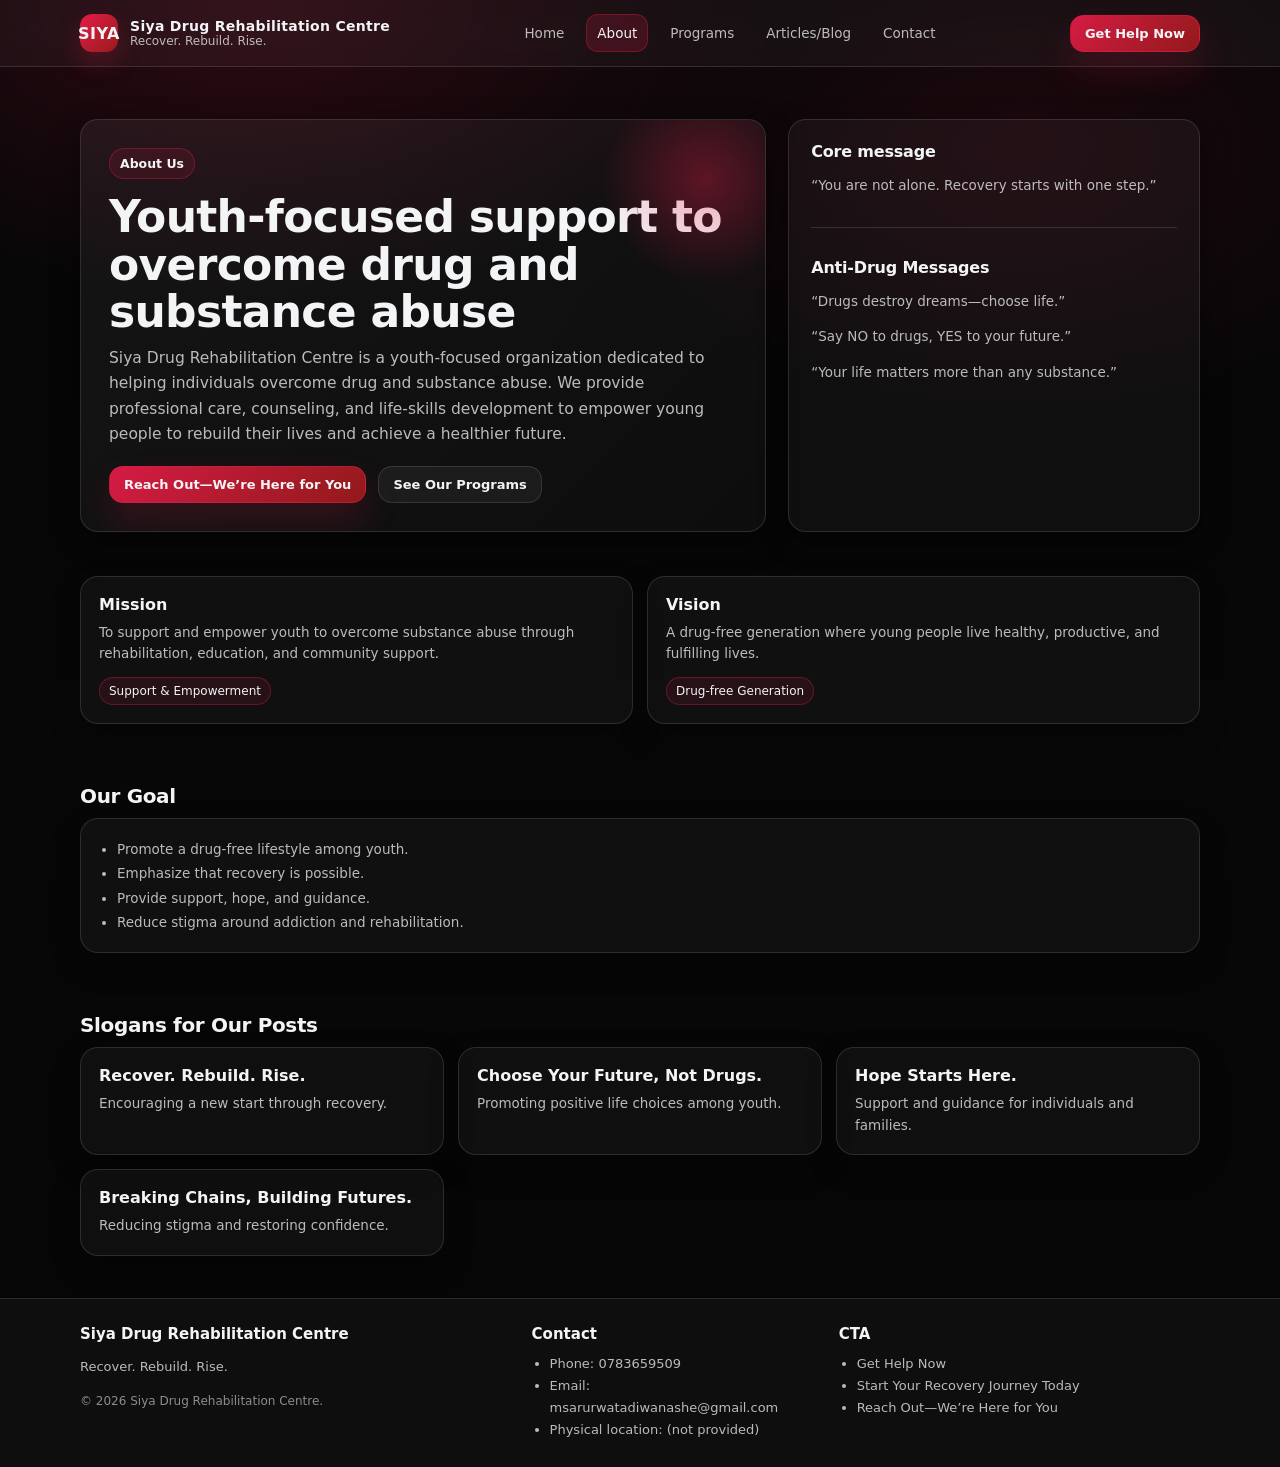
==== about.html @ 54c01279 "Add files via upload" ====
<!doctype html>
<html lang="en">
<head>
  <meta charset="utf-8" />
  <meta name="viewport" content="width=device-width, initial-scale=1" />
  <title>About Us | Siya Drug Rehabilitation Centre</title>
  <meta name="description" content="About Siya Drug Rehabilitation Centre: youth-focused support for overcoming drug and substance abuse through rehabilitation, education, and community support." />
  <link rel="stylesheet" href="assets/css/styles.css" />
</head>

<body>
  <a class="skip-link" href="#main">Skip to content</a>

  <header class="topbar">
    <div class="container nav">
      <a class="brand" href="index.html" aria-label="Go to homepage">
        <div class="brand-badge">SIYA</div>
        <div>
          <h1>Siya Drug Rehabilitation Centre</h1>
          <p>Recover. Rebuild. Rise.</p>
        </div>
      </a>

      <nav class="menu" aria-label="Primary navigation">
        <a href="index.html">Home</a>
        <a href="about.html">About</a>
        <a href="services.html">Programs</a>
        <a href="courses.html">Articles/Blog</a>
        <a href="contact.html">Contact</a>
      </nav>

      <div class="nav-actions">
        <a class="btn btn-primary" href="contact.html">Get Help Now</a>
      </div>
    </div>
  </header>

  <main id="main">
    <section class="hero">
      <div class="container hero-grid">
        <div class="hero-card">
          <div class="kicker">About Us</div>
          <h2>Youth-focused support to overcome drug and substance abuse</h2>
          <p>
            Siya Drug Rehabilitation Centre is a youth-focused organization dedicated to helping individuals overcome drug and substance abuse.
            We provide professional care, counseling, and life-skills development to empower young people to rebuild their lives and achieve a healthier future.
          </p>

          <div class="hero-actions">
            <a class="btn btn-primary" href="contact.html">Reach Out—We’re Here for You</a>
            <a class="btn" href="services.html">See Our Programs</a>
          </div>
        </div>

        <aside class="side-card">
          <h3>Core message</h3>
          <p class="lead">“You are not alone. Recovery starts with one step.”</p>

          <div class="hr"></div>

          <h3>Anti-Drug Messages</h3>
          <p>“Drugs destroy dreams—choose life.”</p>
          <p>“Say NO to drugs, YES to your future.”</p>
          <p>“Your life matters more than any substance.”</p>
        </aside>
      </div>
    </section>

    <section class="section">
      <div class="container split">
        <div class="card">
          <h4>Mission</h4>
          <p>
            To support and empower youth to overcome substance abuse through rehabilitation, education, and community support.
          </p>
          <span class="pill">Support & Empowerment</span>
        </div>

        <div class="card">
          <h4>Vision</h4>
          <p>
            A drug-free generation where young people live healthy, productive, and fulfilling lives.
          </p>
          <span class="pill">Drug-free Generation</span>
        </div>
      </div>
    </section>

    <section class="section">
      <div class="container">
        <h3>Our Goal</h3>
        <div class="card">
          <ul class="list">
            <li>Promote a drug-free lifestyle among youth.</li>
            <li>Emphasize that recovery is possible.</li>
            <li>Provide support, hope, and guidance.</li>
            <li>Reduce stigma around addiction and rehabilitation.</li>
          </ul>
        </div>
      </div>
    </section>

    <section class="section">
      <div class="container">
        <h3>Slogans for Our Posts</h3>
        <div class="grid">
          <div class="card"><h4>Recover. Rebuild. Rise.</h4><p>Encouraging a new start through recovery.</p></div>
          <div class="card"><h4>Choose Your Future, Not Drugs.</h4><p>Promoting positive life choices among youth.</p></div>
          <div class="card"><h4>Hope Starts Here.</h4><p>Support and guidance for individuals and families.</p></div>
          <div class="card"><h4>Breaking Chains, Building Futures.</h4><p>Reducing stigma and restoring confidence.</p></div>
        </div>
      </div>
    </section>
  </main>

  <footer class="footer">
    <div class="container footer-grid">
      <div>
        <h4>Siya Drug Rehabilitation Centre</h4>
        <p>Recover. Rebuild. Rise.</p>
        <p class="tiny">© <span id="year"></span> Siya Drug Rehabilitation Centre.</p>
      </div>

      <div>
        <h4>Contact</h4>
        <ul>
          <li><a href="tel:0783659509">Phone: 0783659509</a></li>
          <li><a href="mailto:msarurwatadiwanashe@gmail.com">Email: msarurwatadiwanashe@gmail.com</a></li>
          <li>Physical location: (not provided)</li>
        </ul>
      </div>

      <div>
        <h4>CTA</h4>
        <ul>
          <li><a href="contact.html">Get Help Now</a></li>
          <li><a href="contact.html">Start Your Recovery Journey Today</a></li>
          <li><a href="contact.html">Reach Out—We’re Here for You</a></li>
        </ul>
      </div>
    </div>
  </footer>

  <script src="assets/js/main.js"></script>
  <script>
    document.getElementById("year").textContent = new Date().getFullYear();
  </script>
</body>
</html>
---- assets/css/styles.css ----
/* SIYA Rehab - Option B (Bold Red & Black) */

:root{
  --bg: #070708;
  --panel: rgba(255,255,255,0.05);
  --panel2: rgba(255,255,255,0.08);
  --text: #F3F4F6;
  --muted: rgba(243,244,246,0.75);
  --brand: #E11D48;      /* strong red */
  --brand2: #FB7185;     /* softer red */
  --line: rgba(255,255,255,0.12);
  --shadow: 0 10px 30px rgba(0,0,0,0.45);
  --radius: 18px;
  --radius2: 12px;
  --max: 1120px;
  --focus: 0 0 0 4px rgba(225,29,72,0.25);
}

*{ box-sizing: border-box; }
html{ scroll-behavior: smooth; }
body{
  margin: 0;
  font-family: ui-sans-serif, system-ui, -apple-system, Segoe UI, Roboto, Arial, "Helvetica Neue", "Noto Sans", "Liberation Sans", sans-serif;
  background:
    radial-gradient(900px 500px at 20% 0%, rgba(225,29,72,0.18), transparent 60%),
    radial-gradient(800px 500px at 80% 10%, rgba(225,29,72,0.10), transparent 55%),
    linear-gradient(180deg, #060607 0%, #070708 50%, #060607 100%);
  color: var(--text);
}

a{ color: inherit; text-decoration: none; }
img{ max-width: 100%; height: auto; display: block; }

.container{
  width: min(var(--max), calc(100% - 40px));
  margin: 0 auto;
}

.skip-link{
  position:absolute; left:-999px; top:0;
  background: var(--brand); color:white;
  padding:10px 14px; border-radius: 10px;
}
.skip-link:focus{ left: 12px; top: 12px; outline: none; box-shadow: var(--focus); }

.topbar{
  background: rgba(255,255,255,0.04);
  border-bottom: 1px solid var(--line);
  backdrop-filter: blur(10px);
  position: sticky;
  top: 0;
  z-index: 999;
}

.nav{
  display:flex;
  align-items:center;
  justify-content:space-between;
  padding: 14px 0;
  gap: 16px;
}

.brand{
  display:flex;
  align-items:center;
  gap: 12px;
}

.brand-badge{
  width: 38px; height: 38px;
  border-radius: 12px;
  background: linear-gradient(135deg, var(--brand), #991B1B);
  box-shadow: 0 10px 25px rgba(225,29,72,0.25);
  display:flex; align-items:center; justify-content:center;
  font-weight: 800;
  letter-spacing: .5px;
}

.brand h1{
  font-size: 14px;
  margin: 0;
  letter-spacing: 0.3px;
}
.brand p{
  margin: 0;
  font-size: 12px;
  color: var(--muted);
}

.menu{
  display:flex;
  align-items:center;
  gap: 12px;
}

.menu a{
  font-size: 13.5px;
  color: var(--muted);
  padding: 10px 10px;
  border-radius: 12px;
  transition: 160ms ease;
}
.menu a:hover{ background: rgba(255,255,255,0.06); color: var(--text); }
.menu a.active{ background: rgba(225,29,72,0.18); color: var(--text); border: 1px solid rgba(225,29,72,0.35); }

.nav-actions{
  display:flex;
  align-items:center;
  gap: 10px;
}

.btn{
  display:inline-flex;
  align-items:center;
  justify-content:center;
  gap: 8px;
  padding: 10px 14px;
  border-radius: 14px;
  border: 1px solid rgba(255,255,255,0.12);
  background: rgba(255,255,255,0.05);
  color: var(--text);
  font-weight: 650;
  font-size: 13px;
  transition: 160ms ease;
  cursor:pointer;
}
.btn:hover{ transform: translateY(-1px); background: rgba(255,255,255,0.08); }
.btn:focus{ outline:none; box-shadow: var(--focus); }

.btn-primary{
  border: 1px solid rgba(225,29,72,0.5);
  background: linear-gradient(135deg, rgba(225,29,72,0.95), rgba(153,27,27,0.95));
  box-shadow: 0 18px 35px rgba(225,29,72,0.18);
}
.btn-primary:hover{ filter: brightness(1.06); }

.btn-ghost{
  background: transparent;
}

.hero{
  padding: 52px 0 26px;
}

.hero-grid{
  display:grid;
  grid-template-columns: 1.25fr 0.75fr;
  gap: 22px;
  align-items: stretch;
}

.hero-card{
  background: linear-gradient(135deg, rgba(255,255,255,0.06), rgba(255,255,255,0.03));
  border: 1px solid var(--line);
  border-radius: var(--radius);
  padding: 28px;
  box-shadow: var(--shadow);
  position: relative;
  overflow: hidden;
}

.hero-card::before{
  content:"";
  position:absolute;
  inset: -60px -60px auto auto;
  width: 240px;
  height: 240px;
  border-radius: 999px;
  background: radial-gradient(circle, rgba(225,29,72,0.35), transparent 60%);
}

.kicker{
  display:inline-flex;
  gap: 10px;
  align-items:center;
  padding: 7px 10px;
  border-radius: 999px;
  border: 1px solid rgba(225,29,72,0.35);
  background: rgba(225,29,72,0.12);
  color: var(--text);
  font-size: 12.5px;
  font-weight: 700;
}

.hero h2{
  margin: 14px 0 10px;
  font-size: clamp(28px, 3.5vw, 44px);
  line-height: 1.08;
  letter-spacing: -0.7px;
}

.hero p{
  margin: 0 0 16px;
  color: var(--muted);
  font-size: 15.5px;
  line-height: 1.65;
  max-width: 62ch;
}

.hero-actions{
  display:flex;
  gap: 12px;
  flex-wrap: wrap;
  margin-top: 18px;
}

.stats{
  display:grid;
  grid-template-columns: repeat(3, 1fr);
  gap: 12px;
  margin-top: 18px;
}

.stat{
  border: 1px solid var(--line);
  background: rgba(255,255,255,0.04);
  border-radius: 16px;
  padding: 14px;
}
.stat strong{
  display:block;
  font-size: 16px;
}
.stat span{
  display:block;
  font-size: 12.5px;
  color: var(--muted);
  margin-top: 6px;
}

.side-card{
  background: rgba(255,255,255,0.04);
  border: 1px solid var(--line);
  border-radius: var(--radius);
  padding: 22px;
  box-shadow: var(--shadow);
  display:flex;
  flex-direction:column;
  gap: 14px;
}

.side-card h3{
  margin: 0;
  font-size: 16px;
  letter-spacing: -0.2px;
}
.side-card p{
  margin: 0;
  color: var(--muted);
  font-size: 13.5px;
  line-height: 1.6;
}

.badge-list{
  display:flex;
  flex-wrap: wrap;
  gap: 10px;
}
.badge{
  border: 1px solid rgba(255,255,255,0.10);
  background: rgba(255,255,255,0.04);
  padding: 8px 10px;
  border-radius: 999px;
  font-size: 12.5px;
  color: var(--muted);
}

.section{
  padding: 18px 0 42px;
}

.section h3{
  margin: 0 0 10px;
  font-size: 20px;
  letter-spacing: -0.35px;
}

.section .lead{
  margin: 0 0 18px;
  color: var(--muted);
  line-height: 1.7;
  max-width: 78ch;
}

.grid{
  display:grid;
  grid-template-columns: repeat(3, 1fr);
  gap: 14px;
}

.card{
  border: 1px solid var(--line);
  background: rgba(255,255,255,0.04);
  border-radius: var(--radius);
  padding: 18px;
  box-shadow: 0 12px 30px rgba(0,0,0,0.25);
}
.card h4{
  margin: 0 0 8px;
  font-size: 16px;
}
.card p{
  margin: 0;
  color: var(--muted);
  line-height: 1.6;
  font-size: 13.5px;
}
.card .pill{
  display:inline-flex;
  margin-top: 12px;
  padding: 6px 9px;
  border-radius: 999px;
  border: 1px solid rgba(225,29,72,0.35);
  background: rgba(225,29,72,0.10);
  font-size: 12px;
  color: var(--text);
}

.list{
  margin: 0;
  padding-left: 18px;
  color: var(--muted);
  line-height: 1.8;
  font-size: 13.5px;
}

.split{
  display:grid;
  grid-template-columns: 1fr 1fr;
  gap: 14px;
}

.footer{
  border-top: 1px solid var(--line);
  background: rgba(255,255,255,0.03);
  padding: 26px 0;
}

.footer-grid{
  display:grid;
  grid-template-columns: 1.2fr 0.8fr 1fr;
  gap: 18px;
  align-items:start;
}

.footer h4{ margin:0 0 10px; font-size: 15px; }
.footer p, .footer a, .footer li{
  color: var(--muted);
  font-size: 13px;
  line-height: 1.7;
}
.footer ul{ margin: 0; padding-left: 18px; }
.footer .tiny{
  margin-top: 12px;
  font-size: 12px;
  color: rgba(243,244,246,0.55);
}

.hr{
  height: 1px;
  background: var(--line);
  margin: 16px 0;
}

.notice{
  border: 1px solid rgba(225,29,72,0.25);
  background: rgba(225,29,72,0.08);
  padding: 14px;
  border-radius: var(--radius2);
  color: var(--muted);
  font-size: 13px;
  line-height: 1.6;
}

@media (max-width: 920px){
  .hero-grid{ grid-template-columns: 1fr; }
  .grid{ grid-template-columns: 1fr; }
  .split{ grid-template-columns: 1fr; }
  .footer-grid{ grid-template-columns: 1fr; }
  .menu{ display: none; }
}
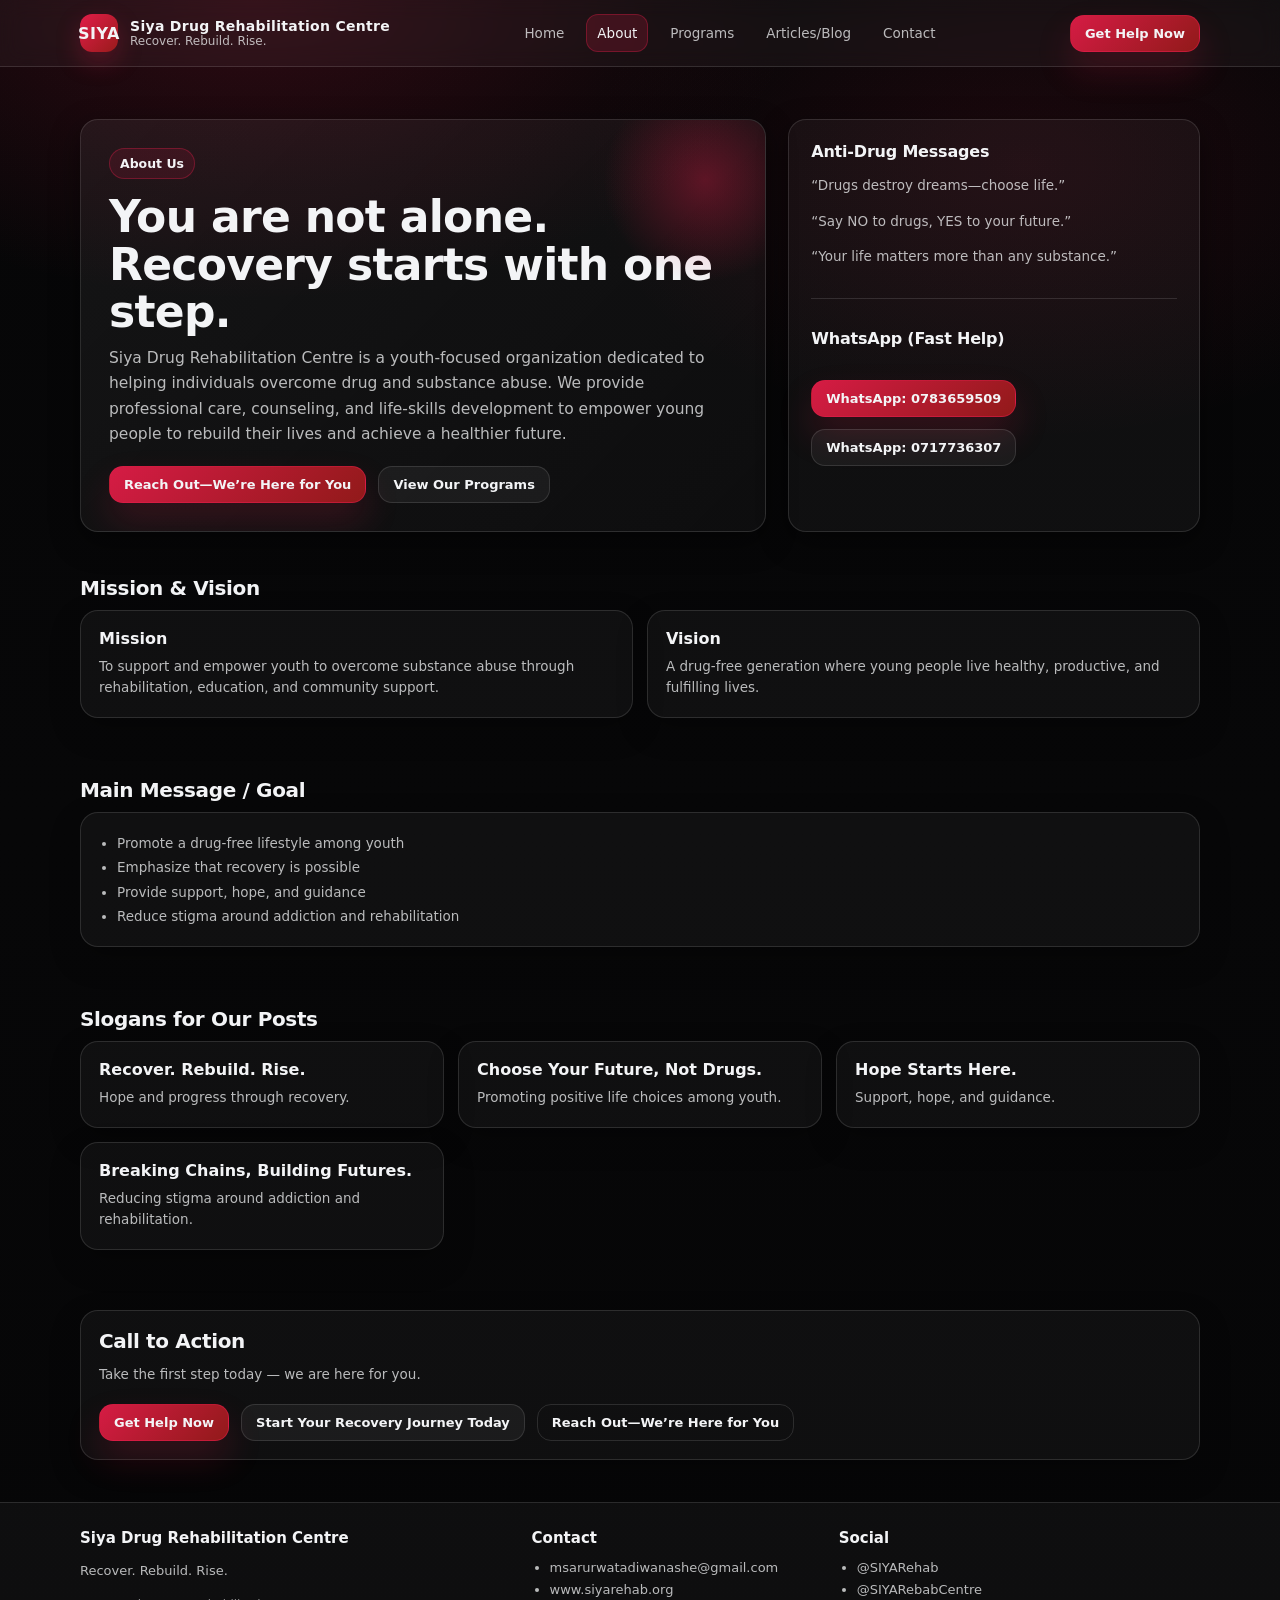
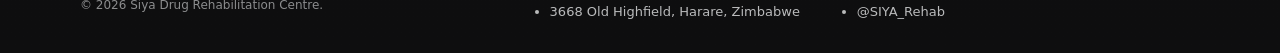
==== commit 59d78e2c: "Add files via upload" ====
--- a/about.html
+++ b/about.html
@@ -5,7 +5,7 @@
   <meta charset="utf-8" />
   <meta name="viewport" content="width=device-width, initial-scale=1" />
   <title>About Us | Siya Drug Rehabilitation Centre</title>
-  <meta name="description" content="About Siya Drug Rehabilitation Centre: youth-focused support for overcoming drug and substance abuse through rehabilitation, education, and community support." />
+  <meta name="description" content="About Siya Drug Rehabilitation Centre: youth-focused rehabilitation, counselling, life-skills development, education, and community support." />
   <link rel="stylesheet" href="assets/css/styles.css" />
 </head>
 
@@ -41,7 +41,7 @@
       <div class="container hero-grid">
         <div class="hero-card">
           <div class="kicker">About Us</div>
-          <h2>Youth-focused support to overcome drug and substance abuse</h2>
+          <h2>You are not alone. Recovery starts with one step.</h2>
           <p>
             Siya Drug Rehabilitation Centre is a youth-focused organization dedicated to helping individuals overcome drug and substance abuse.
             We provide professional care, counseling, and life-skills development to empower young people to rebuild their lives and achieve a healthier future.
@@ -49,53 +49,52 @@
 
           <div class="hero-actions">
             <a class="btn btn-primary" href="contact.html">Reach Out—We’re Here for You</a>
-            <a class="btn" href="services.html">See Our Programs</a>
+            <a class="btn" href="services.html">View Our Programs</a>
           </div>
         </div>
 
         <aside class="side-card">
-          <h3>Core message</h3>
-          <p class="lead">“You are not alone. Recovery starts with one step.”</p>
-
-          <div class="hr"></div>
-
           <h3>Anti-Drug Messages</h3>
           <p>“Drugs destroy dreams—choose life.”</p>
           <p>“Say NO to drugs, YES to your future.”</p>
           <p>“Your life matters more than any substance.”</p>
+
+          <div class="hr"></div>
+
+          <h3>WhatsApp (Fast Help)</h3>
+          <div class="hero-actions">
+            <a class="btn btn-primary" target="_blank" rel="noopener" href="https://wa.me/263783659509">WhatsApp: 0783659509</a>
+            <a class="btn" target="_blank" rel="noopener" href="https://wa.me/263717736307">WhatsApp: 0717736307</a>
+          </div>
         </aside>
       </div>
     </section>
 
     <section class="section">
-      <div class="container split">
-        <div class="card">
-          <h4>Mission</h4>
-          <p>
-            To support and empower youth to overcome substance abuse through rehabilitation, education, and community support.
-          </p>
-          <span class="pill">Support & Empowerment</span>
-        </div>
-
-        <div class="card">
-          <h4>Vision</h4>
-          <p>
-            A drug-free generation where young people live healthy, productive, and fulfilling lives.
-          </p>
-          <span class="pill">Drug-free Generation</span>
+      <div class="container">
+        <h3>Mission & Vision</h3>
+        <div class="split">
+          <div class="card">
+            <h4>Mission</h4>
+            <p>To support and empower youth to overcome substance abuse through rehabilitation, education, and community support.</p>
+          </div>
+          <div class="card">
+            <h4>Vision</h4>
+            <p>A drug-free generation where young people live healthy, productive, and fulfilling lives.</p>
+          </div>
         </div>
       </div>
     </section>
 
     <section class="section">
       <div class="container">
-        <h3>Our Goal</h3>
+        <h3>Main Message / Goal</h3>
         <div class="card">
           <ul class="list">
-            <li>Promote a drug-free lifestyle among youth.</li>
-            <li>Emphasize that recovery is possible.</li>
-            <li>Provide support, hope, and guidance.</li>
-            <li>Reduce stigma around addiction and rehabilitation.</li>
+            <li>Promote a drug-free lifestyle among youth</li>
+            <li>Emphasize that recovery is possible</li>
+            <li>Provide support, hope, and guidance</li>
+            <li>Reduce stigma around addiction and rehabilitation</li>
           </ul>
         </div>
       </div>
@@ -105,10 +104,24 @@
       <div class="container">
         <h3>Slogans for Our Posts</h3>
         <div class="grid">
-          <div class="card"><h4>Recover. Rebuild. Rise.</h4><p>Encouraging a new start through recovery.</p></div>
+          <div class="card"><h4>Recover. Rebuild. Rise.</h4><p>Hope and progress through recovery.</p></div>
           <div class="card"><h4>Choose Your Future, Not Drugs.</h4><p>Promoting positive life choices among youth.</p></div>
-          <div class="card"><h4>Hope Starts Here.</h4><p>Support and guidance for individuals and families.</p></div>
-          <div class="card"><h4>Breaking Chains, Building Futures.</h4><p>Reducing stigma and restoring confidence.</p></div>
+          <div class="card"><h4>Hope Starts Here.</h4><p>Support, hope, and guidance.</p></div>
+          <div class="card"><h4>Breaking Chains, Building Futures.</h4><p>Reducing stigma around addiction and rehabilitation.</p></div>
+        </div>
+      </div>
+    </section>
+
+    <section class="section">
+      <div class="container">
+        <div class="card">
+          <h3>Call to Action</h3>
+          <p class="lead">Take the first step today — we are here for you.</p>
+          <div class="hero-actions">
+            <a class="btn btn-primary" href="contact.html">Get Help Now</a>
+            <a class="btn" href="contact.html">Start Your Recovery Journey Today</a>
+            <a class="btn btn-ghost" href="contact.html">Reach Out—We’re Here for You</a>
+          </div>
         </div>
       </div>
     </section>
@@ -125,26 +138,24 @@
       <div>
         <h4>Contact</h4>
         <ul>
-          <li><a href="tel:0783659509">Phone: 0783659509</a></li>
-          <li><a href="mailto:msarurwatadiwanashe@gmail.com">Email: msarurwatadiwanashe@gmail.com</a></li>
-          <li>Physical location: (not provided)</li>
+          <li><a href="mailto:msarurwatadiwanashe@gmail.com">msarurwatadiwanashe@gmail.com</a></li>
+          <li><a href="https://www.siyarehab.org" target="_blank" rel="noopener">www.siyarehab.org</a></li>
+          <li>3668 Old Highfield, Harare, Zimbabwe</li>
         </ul>
       </div>
 
       <div>
-        <h4>CTA</h4>
+        <h4>Social</h4>
         <ul>
-          <li><a href="contact.html">Get Help Now</a></li>
-          <li><a href="contact.html">Start Your Recovery Journey Today</a></li>
-          <li><a href="contact.html">Reach Out—We’re Here for You</a></li>
+          <li>@SIYARehab</li>
+          <li>@SIYARebabCentre</li>
+          <li>@SIYA_Rehab</li>
         </ul>
       </div>
     </div>
   </footer>
 
   <script src="assets/js/main.js"></script>
-  <script>
-    document.getElementById("year").textContent = new Date().getFullYear();
-  </script>
+  <script>document.getElementById("year").textContent = new Date().getFullYear();</script>
 </body>
 </html>
